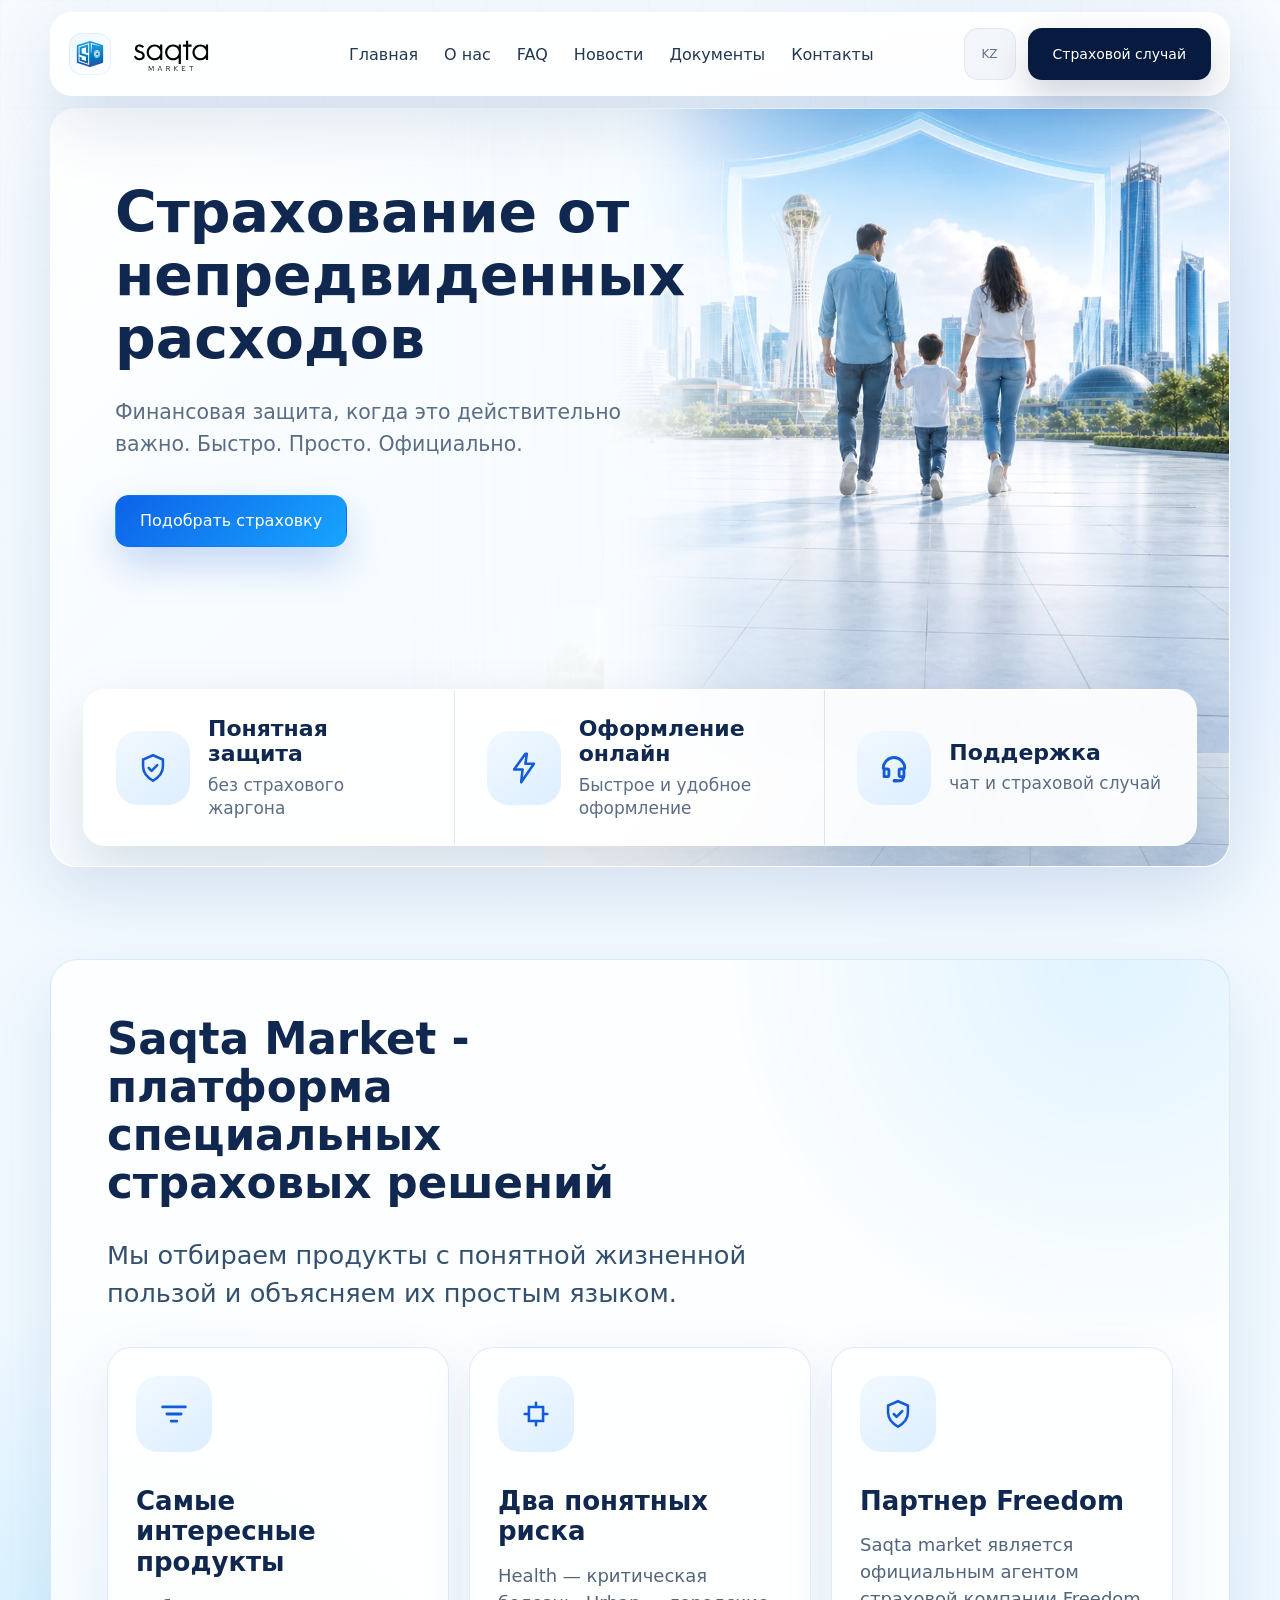
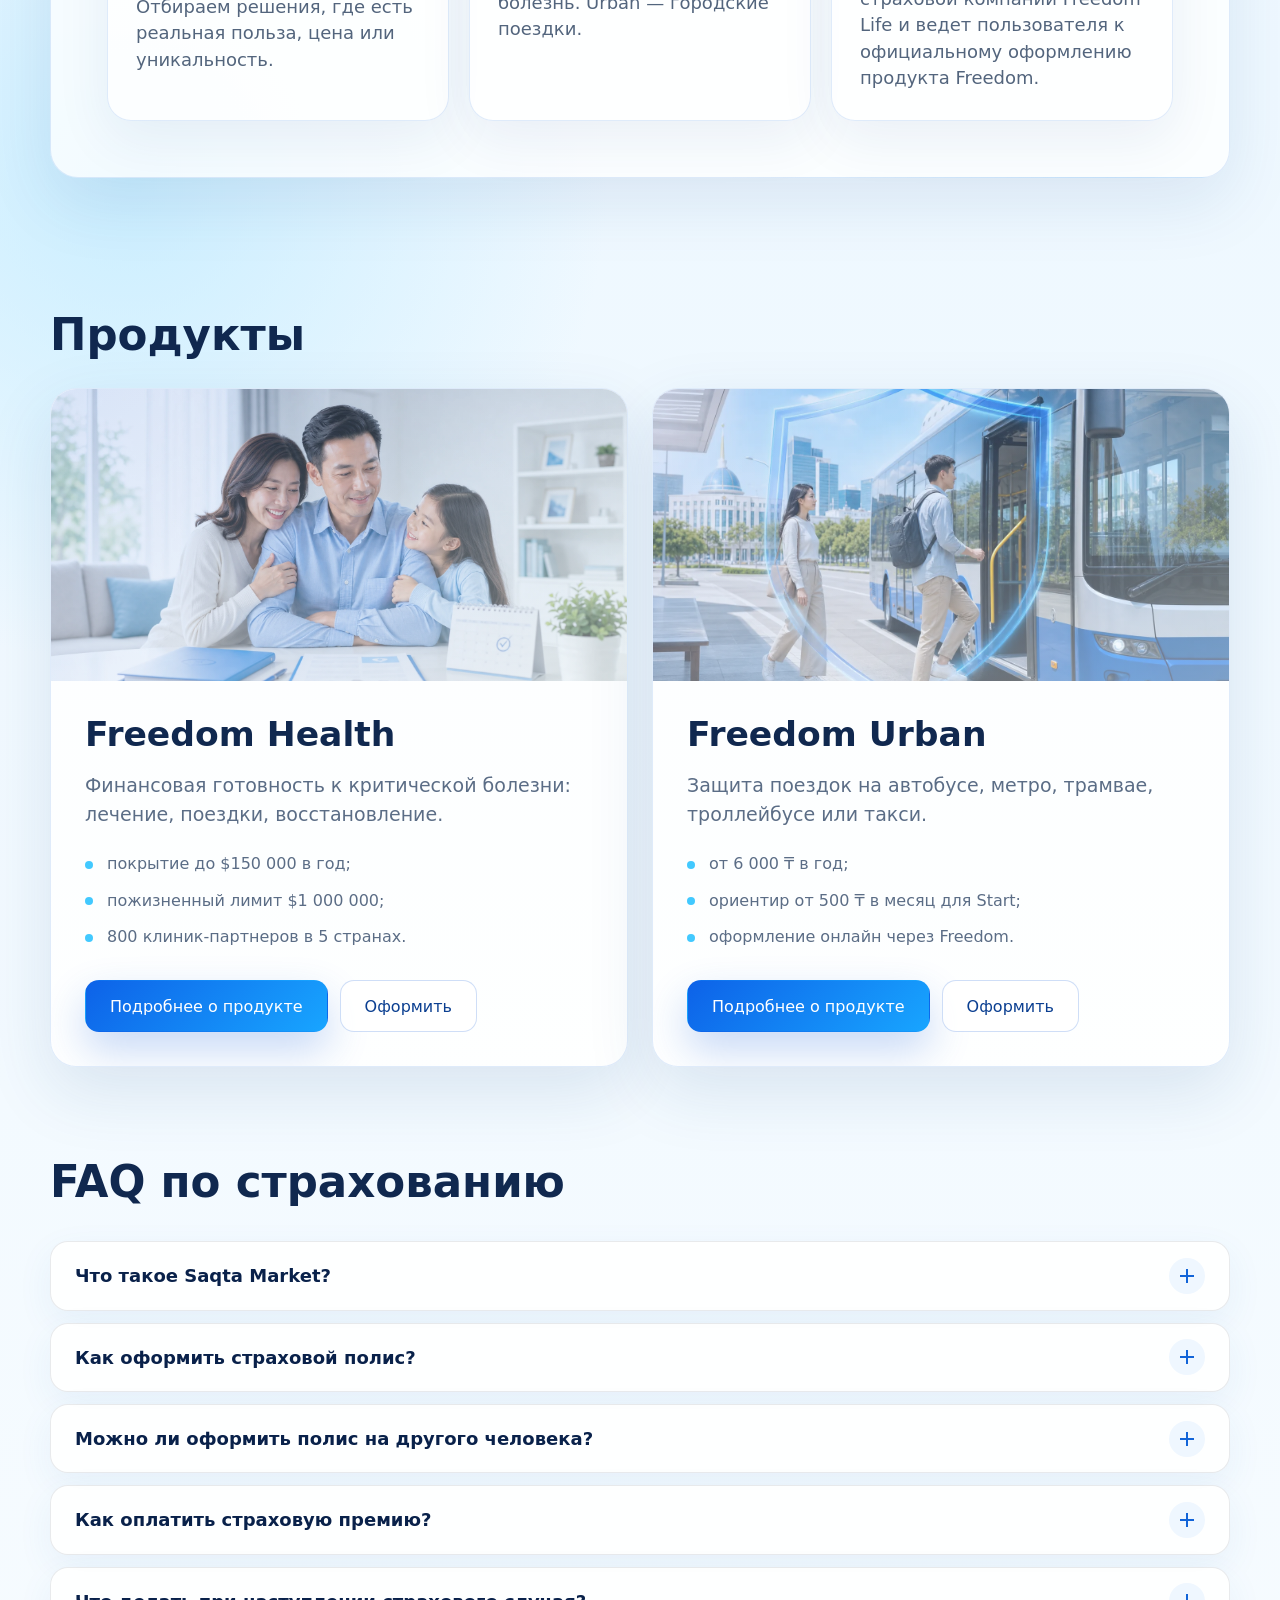
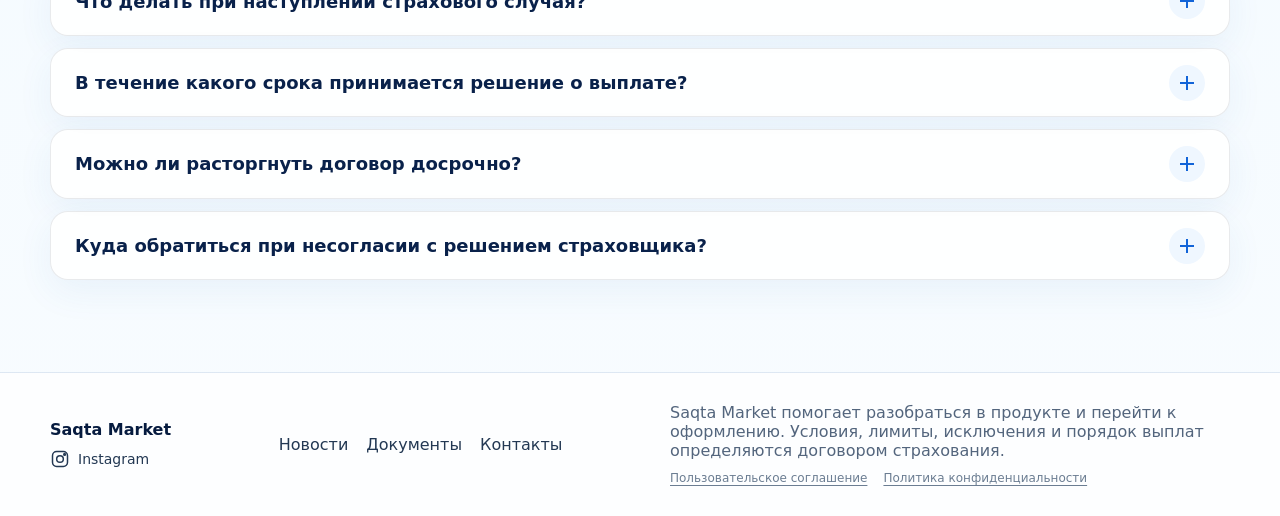
==== index.html @ 659d8fcc "new beautifications" ====
<!doctype html>
<html lang="ru">
  <head>
    <!-- Google Tag Manager -->
    <script>
      (function (w, d, s, l, i) {
        w[l] = w[l] || [];
        w[l].push({ "gtm.start": new Date().getTime(), event: "gtm.js" });
        var f = d.getElementsByTagName(s)[0],
          j = d.createElement(s),
          dl = l != "dataLayer" ? "&l=" + l : "";
        j.async = true;
        j.src = "https://www.googletagmanager.com/gtm.js?id=" + i + dl;
        f.parentNode.insertBefore(j, f);
      })(window, document, "script", "dataLayer", "GTM-NXD5B2FM");
    </script>
    <!-- End Google Tag Manager -->
    <meta charset="utf-8" />
    <meta name="viewport" content="width=device-width, initial-scale=1" />
    <title>Saqta Market | Специальные страховые продукты</title>
    <meta
      name="description"
      content="Saqta Market помогает выбрать и оформить специальные страховые продукты Freedom: Health и Urban."
    />
    <link rel="icon" href="./assets/favicon.svg" type="image/svg+xml" />
    <link rel="icon" href="./assets/favicon.ico" sizes="any" />
    <link rel="apple-touch-icon" href="./assets/apple-touch-icon.png" />
    <link rel="preload" as="image" href="./assets/home-v2-hero-extended.webp" type="image/webp" />
    <link rel="stylesheet" href="./claim.css?v=20260622-lang2" />
    <style>
      :root {
        --blue-950: #061b3f;
        --blue-800: #0b3f91;
        --blue-700: #135bd8;
        --blue-500: #1e7bff;
        --blue-200: #cfe7ff;
        --blue-100: #eaf6ff;
        --cyan-100: #e9fbff;
        --ink: #081a35;
        --muted: #5b6d86;
        --line: rgba(28, 91, 167, 0.14);
        --card: rgba(255, 255, 255, 0.86);
        --shadow: 0 24px 70px rgba(22, 70, 135, 0.14);
        --heading-color: #10284f;
        --heading-weight: 650;
        --heading-line: 1.1;
      }

      * {
        box-sizing: border-box;
      }

      body {
        margin: 0;
        background:
          radial-gradient(circle at 78% 12%, rgba(69, 144, 255, 0.18), transparent 32rem),
          radial-gradient(circle at 10% 48%, rgba(181, 232, 255, 0.62), transparent 30rem),
          linear-gradient(180deg, #f7fbff 0%, #eef8ff 45%, #f8fcff 100%);
        color: var(--ink);
        font-family:
          Inter, ui-sans-serif, system-ui, -apple-system, BlinkMacSystemFont, "Segoe UI", sans-serif;
      }

      body::before {
        content: "";
        position: fixed;
        inset: 0;
        z-index: -1;
        background-image:
          linear-gradient(rgba(28, 91, 167, 0.045) 1px, transparent 1px),
          linear-gradient(90deg, rgba(28, 91, 167, 0.045) 1px, transparent 1px);
        background-size: 54px 54px;
        mask-image: linear-gradient(to bottom, rgba(0, 0, 0, 0.38), transparent 78%);
      }

      a {
        color: inherit;
        text-decoration: none;
      }

      p,
      h1,
      h2,
      h3 {
        margin: 0;
      }

      .container {
        width: min(1180px, calc(100% - 40px));
        margin: 0 auto;
      }

      .site-header {
        position: sticky;
        top: 12px;
        left: auto;
        right: auto;
        z-index: 50;
        display: flex;
        justify-content: space-between;
        align-items: center;
        width: min(1180px, calc(100% - 40px));
        margin: 12px auto 0;
        padding: 14px 18px;
        gap: 22px;
        transform: none;
        border: 1px solid rgba(255, 255, 255, 0.78);
        border-radius: 22px;
        background: rgba(255, 255, 255, 0.88);
        box-shadow: var(--shadow);
        backdrop-filter: blur(22px);
      }

      .brand {
        display: inline-flex;
        align-items: center;
        gap: 12px;
        min-width: 190px;
      }

      .brand-mark {
        display: grid;
        place-items: center;
        width: 42px;
        height: 42px;
        overflow: hidden;
        border-radius: 13px;
        background: linear-gradient(145deg, #edf8ff, #ffffff);
        box-shadow: inset 0 0 0 1px rgba(19, 91, 216, 0.08);
        padding: 4px;
      }

      .brand-mark img {
        display: block;
        width: 100%;
        height: 100%;
        object-fit: contain;
      }

      .brand-wordmark {
        display: block;
        width: 96px;
        height: auto;
        object-fit: contain;
        object-position: left center;
      }

      .header-nav {
        display: flex;
        align-items: center;
        justify-content: center;
        gap: 26px;
      }

      .header-nav a {
        color: #233853;
        font-weight: 500;
        letter-spacing: 0;
      }

      .header-nav a:hover {
        color: var(--blue-700);
      }

      .header-actions-main {
        gap: 12px;
      }

      .lang-switch {
        display: inline-flex;
        align-items: center;
        gap: 4px;
        padding: 4px;
        border: 1px solid rgba(8, 26, 53, 0.06);
        border-radius: 14px;
        background: #f2f6fb;
      }

      .lang-switch button {
        display: grid;
        width: 42px;
        height: 42px;
        place-items: center;
        border: 0;
        border-radius: 11px;
        background: transparent;
        color: #5e7190;
        font-weight: 500;
        cursor: pointer;
      }

      .lang-switch button.is-active {
        background: #ffffff;
        color: var(--ink);
        box-shadow: 0 8px 18px rgba(8, 26, 53, 0.08);
      }

      .claim-button,
      .button {
        display: inline-flex;
        align-items: center;
        justify-content: center;
        min-height: 52px;
        padding: 0 24px;
        border: 1px solid transparent;
        border-radius: 14px;
        font-weight: 760;
        text-decoration: none;
        transition:
          transform 180ms ease,
          box-shadow 180ms ease,
          border-color 180ms ease,
          background 180ms ease;
      }

      .claim-button {
        background: var(--blue-950);
        color: #fff;
        font-weight: 500;
        box-shadow: 0 16px 36px rgba(6, 27, 63, 0.18);
      }

      .button:hover,
      .claim-button:hover {
        transform: translateY(-2px);
      }

      .site-header .claim-button:hover {
        background: var(--blue-950);
        color: #ffffff;
      }

      .button-primary {
        background: linear-gradient(135deg, #0d62e8, #18a5ff);
        color: #fff;
        box-shadow: 0 18px 42px rgba(19, 91, 216, 0.24);
      }

      .button-light {
        border-color: rgba(19, 91, 216, 0.2);
        background: rgba(255, 255, 255, 0.78);
        color: var(--blue-800);
      }

      .hero-v2 {
        position: relative;
        width: min(1180px, calc(100% - 40px));
        margin: 12px auto 0;
        overflow: hidden;
        border: 1px solid rgba(255, 255, 255, 0.76);
        border-radius: 26px;
        background: linear-gradient(135deg, rgba(255, 255, 255, 0.96), rgba(234, 247, 255, 0.94));
        box-shadow: var(--shadow);
      }

      .hero-v2::before {
        content: "";
        position: absolute;
        right: 0;
        bottom: 0;
        z-index: 0;
        width: 58%;
        height: 260px;
        pointer-events: none;
        background:
          linear-gradient(90deg, rgba(248, 252, 255, 0), rgba(248, 252, 255, 0.02)),
          image-set(
              url("./assets/home-v2-hero-extended.webp") type("image/webp"),
              url("./assets/home-v2-hero-extended.png") type("image/png")
            )
            right bottom / cover no-repeat;
      }

      .hero-inner {
        position: relative;
        z-index: 1;
        display: grid;
        grid-template-columns: minmax(0, 1fr) minmax(500px, 1fr);
        min-height: 560px;
        padding: clamp(34px, 4.2vw, 52px) clamp(30px, 5vw, 64px) 82px;
        gap: 0;
        align-items: center;
      }

      .hero-inner::before,
      .hero-inner::after {
        content: "";
        position: absolute;
        border-radius: 999px;
        pointer-events: none;
      }

      .hero-inner::before {
        right: 37%;
        bottom: 18%;
        width: 190px;
        height: 190px;
        background: rgba(13, 98, 232, 0.07);
      }

      .hero-inner::after {
        right: 5%;
        top: 18%;
        width: 12px;
        height: 12px;
        background: var(--blue-500);
        box-shadow: 86px 78px 0 rgba(255, 210, 91, 0.24);
      }

      .hero-copy-block {
        position: relative;
        z-index: 2;
        align-self: start;
        min-width: 0;
        padding-top: clamp(10px, 1.6vw, 22px);
      }

      .hero-copy-block h1 {
        max-width: 610px;
        margin: 0;
        color: var(--heading-color);
        font-size: clamp(42px, 4.45vw, 58px);
        font-weight: var(--heading-weight);
        line-height: var(--heading-line);
        letter-spacing: 0;
        overflow-wrap: normal;
      }

      .hero-copy {
        max-width: 560px;
        margin: 28px 0 0;
        color: var(--muted);
        font-size: clamp(18px, 1.6vw, 23px);
        line-height: 1.55;
      }

      .hero-actions {
        display: flex;
        flex-wrap: wrap;
        gap: 14px;
        margin-top: 34px;
      }

      .hero-actions .button {
        font-weight: 500;
      }

      .hero-visual {
        position: relative;
        z-index: 1;
        min-height: 520px;
        align-self: stretch;
      }

      .hero-image {
        position: absolute;
        inset: -54px -92px -72px -36px;
        background:
          linear-gradient(90deg, rgba(248, 252, 255, 0.98) 0%, rgba(248, 252, 255, 0.82) 7%, rgba(248, 252, 255, 0.54) 16%, rgba(248, 252, 255, 0.28) 28%, rgba(248, 252, 255, 0.12) 40%, rgba(248, 252, 255, 0.04) 51%, rgba(248, 252, 255, 0) 62%),
          image-set(
              url("./assets/home-v2-hero-extended.webp") type("image/webp"),
              url("./assets/home-v2-hero-extended.png") type("image/png")
            )
            right center / cover no-repeat;
        filter: saturate(1.04) contrast(1.02);
      }

      .hero-visual::after {
        content: "";
        position: absolute;
        top: -84px;
        bottom: -42px;
        left: -186px;
        z-index: 2;
        width: 260px;
        pointer-events: none;
        background: linear-gradient(90deg, rgba(248, 252, 255, 0.96), rgba(248, 252, 255, 0.72), rgba(248, 252, 255, 0));
        filter: blur(24px);
      }

      .quick-strip {
        position: relative;
        z-index: 4;
        display: grid;
        grid-template-columns: repeat(3, 1fr);
        width: calc(100% - 64px);
        margin: -74px auto 20px;
        overflow: hidden;
        border: 1px solid rgba(255, 255, 255, 0.82);
        border-radius: 22px;
        background: rgba(255, 255, 255, 0.9);
        box-shadow: 0 24px 58px rgba(8, 35, 78, 0.13);
        backdrop-filter: blur(14px);
      }

      .quick-item {
        display: grid;
        grid-template-columns: 74px 1fr;
        gap: 18px;
        min-height: 126px;
        padding: 26px 32px;
        align-items: center;
        border-right: 1px solid var(--line);
      }

      .quick-item:last-child {
        border-right: 0;
      }

      .quick-icon,
      .reason-icon {
        display: grid;
        place-items: center;
        border-radius: 22px;
        background: linear-gradient(145deg, #f2f9ff, #dceeff);
        color: var(--blue-700);
      }

      .quick-icon {
        width: 74px;
        height: 74px;
      }

      .quick-item h3 {
        margin: 0;
        color: var(--heading-color);
        font-size: 22px;
        font-weight: var(--heading-weight);
        line-height: 1.15;
      }

      .quick-item p {
        margin: 7px 0 0;
        color: var(--muted);
        font-size: 17px;
        line-height: 1.35;
      }

      .section {
        padding: 92px 0 0;
      }

      .position-panel {
        padding: clamp(30px, 5vw, 56px);
        border: 1px solid rgba(37, 115, 217, 0.14);
        border-radius: 28px;
        background:
          radial-gradient(circle at 90% 0%, rgba(24, 165, 255, 0.12), transparent 24rem),
          rgba(255, 255, 255, 0.76);
        box-shadow: 0 24px 68px rgba(22, 70, 135, 0.1);
      }

      .intro-grid {
        display: block;
        max-width: 720px;
        margin: 0 0 34px;
        text-align: left;
      }

      .intro-grid h2 {
        max-width: 610px;
        font-size: clamp(34px, 3.4vw, 46px);
        line-height: var(--heading-line);
      }

      .products-title {
        width: 100%;
        margin: 42px 0 28px;
        text-align: left;
      }

      .products-title h2 {
        width: 100%;
        font-size: clamp(34px, 3.4vw, 46px);
        line-height: var(--heading-line);
      }

      h2 {
        margin: 0;
        color: var(--heading-color);
        font-size: clamp(38px, 4.6vw, 68px);
        font-weight: var(--heading-weight);
        line-height: var(--heading-line);
        letter-spacing: 0;
      }

      .intro-copy {
        margin-top: 28px;
        color: #33506f;
        font-size: clamp(20px, 2vw, 27px);
        line-height: 1.5;
      }

      .intro-copy p {
        margin: 0 0 22px;
      }

      .section-heading {
        display: flex;
        justify-content: space-between;
        gap: 28px;
        align-items: end;
        margin-bottom: 34px;
      }

      .section-heading p {
        max-width: 500px;
        margin: 0;
        color: var(--muted);
        font-size: 20px;
        line-height: 1.5;
      }

      .product-grid {
        display: grid;
        grid-template-columns: repeat(2, minmax(0, 1fr));
        gap: 24px;
      }

      .product-card {
        overflow: hidden;
        border: 1px solid rgba(37, 115, 217, 0.14);
        border-radius: 26px;
        background: var(--card);
        box-shadow: 0 24px 68px rgba(22, 70, 135, 0.12);
      }

      .product-media {
        position: relative;
        height: 292px;
        overflow: hidden;
        background: #dff1ff;
      }

      .product-media picture,
      .product-media img {
        width: 100%;
        height: 100%;
      }

      .product-media picture {
        display: block;
      }

      .product-media img {
        object-fit: cover;
        display: block;
      }

      .product-media::after {
        content: "";
        position: absolute;
        inset: 0;
        background:
          linear-gradient(180deg, rgba(255, 255, 255, 0.02), rgba(255, 255, 255, 0.24)),
          linear-gradient(135deg, rgba(19, 91, 216, 0.16), rgba(233, 251, 255, 0.36));
      }

      .product-content {
        padding: 34px;
      }

      .product-content h3 {
        margin: 0;
        color: var(--heading-color);
        font-size: clamp(28px, 2.7vw, 36px);
        font-weight: var(--heading-weight);
        line-height: var(--heading-line);
      }

      .product-content p {
        margin: 18px 0 22px;
        color: var(--muted);
        font-size: 19px;
        font-weight: 400;
        line-height: 1.55;
      }

      .product-content ul {
        display: grid;
        gap: 12px;
        margin: 0;
        padding: 0;
        list-style: none;
        color: var(--muted);
        font-size: 16px;
        font-weight: 400;
        line-height: 1.55;
      }

      .product-content li {
        position: relative;
        padding-left: 22px;
      }

      .product-content li::before {
        content: "";
        position: absolute;
        left: 0;
        top: 0.55em;
        width: 8px;
        height: 8px;
        border-radius: 50%;
        background: #42c9ff;
      }

      .product-actions {
        display: flex;
        flex-wrap: wrap;
        gap: 12px;
        margin-top: 30px;
      }

      .product-actions .button {
        font-weight: 500;
      }

      .reason-grid {
        display: grid;
        grid-template-columns: repeat(3, minmax(0, 1fr));
        gap: 20px;
        margin-bottom: 0;
      }

      .reason-item {
        min-height: 270px;
        padding: 28px;
        border: 1px solid rgba(37, 115, 217, 0.14);
        border-radius: 24px;
        background: rgba(255, 255, 255, 0.72);
        box-shadow: 0 18px 54px rgba(22, 70, 135, 0.08);
      }

      .reason-icon {
        width: 76px;
        height: 76px;
        margin-bottom: 34px;
      }

      .reason-item h3 {
        margin: 0;
        color: var(--heading-color);
        font-size: 26px;
        font-weight: var(--heading-weight);
        line-height: 1.18;
      }

      .reason-item p {
        margin: 16px 0 0;
        color: #53657d;
        font-size: 18px;
        line-height: 1.48;
      }

      .faq-section {
        padding: 92px 0;
      }

      .faq-section .section-heading {
        display: block;
      }

      .faq-section h2 {
        font-size: clamp(34px, 3.4vw, 46px);
        line-height: var(--heading-line);
      }

      .faq-list {
        display: grid;
        gap: 12px;
      }

      .faq-item {
        overflow: hidden;
        border: 1px solid rgba(14, 27, 45, 0.09);
        border-radius: 18px;
        background: rgba(255, 255, 255, 0.86);
        box-shadow: 0 12px 36px rgba(36, 107, 191, 0.07);
      }

      .faq-item summary {
        position: relative;
        display: grid;
        width: 100%;
        grid-template-columns: minmax(0, 1fr) 36px;
        align-items: center;
        gap: 16px;
        padding: 22px 24px;
        cursor: pointer;
        color: #09214a;
        font-size: 18px;
        font-weight: 600;
        line-height: 1.3;
        list-style: none;
        text-align: left;
      }

      .faq-item summary::marker {
        content: "";
      }

      .faq-item summary::-webkit-details-marker {
        display: none;
      }

      .faq-item summary::after {
        content: "";
        position: absolute;
        top: 50%;
        right: 24px;
        width: 36px;
        height: 36px;
        border-radius: 50%;
        background: #eff7ff;
        transform: translateY(-50%);
      }

      .faq-item summary::before {
        content: "";
        position: absolute;
        top: 50%;
        right: 35px;
        z-index: 1;
        width: 14px;
        height: 14px;
        transform: translateY(-50%);
        background:
          linear-gradient(#1264d8, #1264d8) center / 14px 2px no-repeat,
          linear-gradient(#1264d8, #1264d8) center / 2px 14px no-repeat;
        pointer-events: none;
      }

      .faq-item[open] summary::before {
        background: linear-gradient(#1264d8, #1264d8) center / 14px 2px no-repeat;
      }

      .faq-item p {
        margin: 0;
        border-top: 1px solid rgba(14, 27, 45, 0.08);
        padding: 20px 24px 24px;
        color: #58708b;
        font-size: 16px;
        line-height: 1.65;
      }

      .site-footer {
        border-top: 1px solid var(--line);
        background: rgba(255, 255, 255, 0.72);
      }

      .footer-layout {
        display: flex;
        justify-content: space-between;
        align-items: center;
        gap: 28px;
        padding: 30px 0;
        color: #53657d;
      }

      .footer-layout strong {
        color: var(--blue-950);
      }

      .footer-brand {
        display: grid;
        gap: 10px;
      }

      .footer-social {
        display: inline-flex;
        align-items: center;
        gap: 8px;
        color: #233853;
        font-size: 14px;
        font-weight: 500;
      }

      .footer-social svg {
        width: 20px;
        height: 20px;
        fill: none;
        stroke: currentColor;
        stroke-width: 1.8;
      }

      .footer-nav {
        display: flex;
        flex-wrap: wrap;
        gap: 18px;
        color: #233853;
        font-weight: 500;
      }

      .footer-nav a:hover {
        color: var(--blue-700);
      }

      .footer-layout > span {
        max-width: 560px;
      }

      .footer-legal {
        display: flex;
        flex-wrap: wrap;
        gap: 10px 16px;
        margin-top: 10px;
        color: #6b7d92;
        font-size: 12px;
        line-height: 1.35;
      }

      .footer-legal a {
        text-decoration: underline;
        text-underline-offset: 3px;
      }

      @media (max-width: 980px) {
        .site-header {
          top: 10px;
          left: auto;
          right: auto;
          width: min(100% - 24px, 760px);
          padding: 10px 12px;
          border-radius: 16px;
          transform: none;
        }

        .brand {
          min-width: 0;
        }

        .brand-wordmark {
          width: 82px;
        }

        .menu-toggle {
          display: inline-flex;
        }

        .header-nav {
          position: absolute;
          left: 12px;
          right: 12px;
          top: calc(100% + 10px);
          display: none;
          padding: 14px;
          border: 1px solid var(--line);
          border-radius: 16px;
          background: rgba(255, 255, 255, 0.96);
          box-shadow: var(--shadow);
        }

        .site-header.is-menu-open .header-nav {
          display: grid;
        }

        .header-actions-main .claim-button {
          display: none;
        }

        .lang-switch button {
          width: 38px;
          height: 38px;
          border-radius: 13px;
        }

        .hero-inner {
          grid-template-columns: 1fr;
        }

        .position-panel {
          padding: 26px;
        }

        .hero-v2::before {
          display: none;
        }

        .hero-inner {
          min-height: auto;
          padding: 24px 28px 76px;
        }

        .hero-visual {
          order: -1;
          min-height: 300px;
          align-self: auto;
        }

        .hero-image {
          inset: 0;
          background:
            linear-gradient(180deg, rgba(248, 252, 255, 0.12), rgba(248, 252, 255, 0.08)),
            image-set(
                url("./assets/home-v2-hero-extended.webp") type("image/webp"),
                url("./assets/home-v2-hero-extended.png") type("image/png")
              )
              70% center / cover no-repeat;
          border-radius: 24px;
        }

        .hero-inner::after {
          display: none;
        }

        .hero-visual::after {
          display: none;
        }

        .quick-strip,
        .product-grid,
        .reason-grid {
          grid-template-columns: 1fr;
        }

        .quick-strip {
          width: calc(100% - 40px);
          margin: -56px auto 20px;
        }

        .quick-item {
          border-right: 0;
          border-bottom: 1px solid var(--line);
        }

        .quick-item:last-child {
          border-bottom: 0;
        }

        .section-heading {
          display: block;
        }

        .section-heading p {
          margin-top: 16px;
        }
      }

      @media (max-width: 640px) {
        .container,
        .hero-v2 {
          width: calc(100% - 24px);
        }

        .hero-copy-block h1 {
          font-size: clamp(31px, 9.1vw, 38px);
          line-height: 1.08;
          overflow-wrap: normal;
        }

        .hero-copy {
          font-size: 18px;
        }

        .hero-actions,
        .product-actions {
          display: grid;
        }

        .quick-item {
          grid-template-columns: 58px 1fr;
          min-height: auto;
          padding: 20px;
        }

        .quick-icon {
          width: 58px;
          height: 58px;
        }

        .section {
          padding-top: 64px;
        }

        h2 {
          font-size: clamp(34px, 10vw, 48px);
        }

        .intro-copy,
        .section-heading p {
          font-size: 18px;
        }

        .product-media {
          height: 220px;
        }

        .product-content {
          padding: 24px;
        }

        .footer-layout {
          display: grid;
        }

        .footer-nav {
          gap: 12px 18px;
        }
      }
    </style>
  </head>
  <body data-product="main">
    <!-- Google Tag Manager (noscript) -->
    <noscript>
      <iframe
        src="https://www.googletagmanager.com/ns.html?id=GTM-NXD5B2FM"
        height="0"
        width="0"
        style="display: none; visibility: hidden"
      ></iframe>
    </noscript>
    <!-- End Google Tag Manager (noscript) -->
    <header class="site-header">
      <a class="brand" href="#top" aria-label="Saqta Market">
        <span class="brand-mark"><img src="./assets/saqta-mark.svg" alt="" /></span>
        <img class="brand-wordmark" src="./assets/saqta-wordmark.svg" alt="Saqta Market" />
      </a>
      <button
        class="menu-toggle"
        type="button"
        data-menu-toggle
        aria-label="Открыть меню"
        aria-expanded="false"
      >
        <span></span>
      </button>
      <nav class="header-nav" aria-label="Основная навигация">
        <a href="#top">Главная</a>
        <a href="#position">О нас</a>
        <a href="#faq">FAQ</a>
        <a href="./news.html">Новости</a>
        <a href="./documents.html">Документы</a>
        <a href="./contact.html">Контакты</a>
        <button
          class="claim-button menu-claim-button"
          type="button"
          data-claim-open
          data-analytics-event="claim_open_click"
          data-analytics-location="mobile_menu"
        >
          Страховой случай
        </button>
      </nav>
      <div class="header-actions-main">
        <div class="lang-switch" aria-label="Выбор языка">
          <button type="button" data-lang="ru">RU</button>
          <button type="button" data-lang="kz">KZ</button>
        </div>
        <button
          class="claim-button"
          type="button"
          data-claim-open
          data-analytics-event="claim_open_click"
          data-analytics-location="header"
        >
          Страховой случай
        </button>
      </div>
    </header>

    <main id="top">
      <section class="hero-v2" aria-labelledby="hero-title">
        <div class="hero-inner">
          <div class="hero-copy-block">
            <h1 id="hero-title">Страхование от непредвиденных расходов</h1>
            <p class="hero-copy">
              Финансовая защита, когда это действительно важно. Быстро. Просто. Официально.
            </p>
            <div class="hero-actions">
              <a class="button button-primary" href="#products">Подобрать страховку</a>
            </div>
          </div>
          <div class="hero-visual" aria-hidden="true">
            <div class="hero-image"></div>
          </div>
        </div>
        <div class="quick-strip" aria-label="Ключевые преимущества">
          <div class="quick-item">
            <div class="quick-icon" aria-hidden="true">
              <svg width="34" height="34" viewBox="0 0 24 24" fill="none">
                <path d="M12 3 5 6v5c0 4.7 3 7.7 7 10 4-2.3 7-5.3 7-10V6l-7-3Z" stroke="currentColor" stroke-width="1.8" />
                <path d="m9 12 2 2 4-4" stroke="currentColor" stroke-width="1.8" stroke-linecap="round" stroke-linejoin="round" />
              </svg>
            </div>
            <div>
              <h3>Понятная защита</h3>
              <p>без страхового жаргона</p>
            </div>
          </div>
          <div class="quick-item">
            <div class="quick-icon" aria-hidden="true">
              <svg width="34" height="34" viewBox="0 0 24 24" fill="none">
                <path d="M13 2 5 13h6l-1 9 9-13h-6l1-7Z" stroke="currentColor" stroke-width="1.8" stroke-linejoin="round" />
              </svg>
            </div>
            <div>
              <h3>Оформление онлайн</h3>
              <p>Быстрое и удобное оформление</p>
            </div>
          </div>
          <div class="quick-item">
            <div class="quick-icon" aria-hidden="true">
              <svg width="34" height="34" viewBox="0 0 24 24" fill="none">
                <path d="M4.4 12.2a7.6 7.6 0 0 1 15.2 0" stroke="currentColor" stroke-width="2" stroke-linecap="round" />
                <path d="M5 12.7h2.2c.7 0 1.2.5 1.2 1.2v3c0 .7-.5 1.2-1.2 1.2H5v-5.4Z" stroke="currentColor" stroke-width="2" stroke-linejoin="round" />
                <path d="M19 12.7h-2.2c-.7 0-1.2.5-1.2 1.2v3c0 .7.5 1.2 1.2 1.2H19v-5.4Z" stroke="currentColor" stroke-width="2" stroke-linejoin="round" />
                <path d="M18.7 17.8v.5c0 1.5-1.2 2.7-2.7 2.7h-2.4" stroke="currentColor" stroke-width="2" stroke-linecap="round" />
                <path d="M12.2 21h1.4" stroke="currentColor" stroke-width="2.4" stroke-linecap="round" />
              </svg>
            </div>
            <div>
              <h3>Поддержка</h3>
              <p>чат и страховой случай</p>
            </div>
          </div>
        </div>
      </section>

      <section class="section" id="position">
        <div class="container">
          <div class="position-panel">
            <div class="intro-grid">
            <h2>Saqta Market - платформа специальных страховых решений</h2>
            <div class="intro-copy">
              <p>Мы отбираем продукты с понятной жизненной пользой и объясняем их простым языком.</p>
            </div>
          </div>
          <div class="reason-grid">
            <div class="reason-item">
              <div class="reason-icon" aria-hidden="true">
                <svg width="34" height="34" viewBox="0 0 24 24" fill="none">
                  <path d="M4 7h16M7 12h10M10 17h4" stroke="currentColor" stroke-width="2" stroke-linecap="round" />
                </svg>
              </div>
              <h3>Самые интересные продукты</h3>
              <p>Отбираем решения, где есть реальная польза, цена или уникальность.</p>
            </div>
            <div class="reason-item">
              <div class="reason-icon" aria-hidden="true">
                <svg width="34" height="34" viewBox="0 0 24 24" fill="none">
                  <path d="M7 7h10v10H7z" stroke="currentColor" stroke-width="1.8" />
                  <path d="M4 12h3M17 12h3M12 4v3M12 17v3" stroke="currentColor" stroke-width="1.8" stroke-linecap="round" />
                </svg>
              </div>
              <h3>Два понятных риска</h3>
              <p>Health — критическая болезнь. Urban — городские поездки.</p>
            </div>
            <div class="reason-item">
              <div class="reason-icon" aria-hidden="true">
                <svg width="34" height="34" viewBox="0 0 24 24" fill="none">
                  <path d="M12 3 5 6v5c0 4.7 3 7.7 7 10 4-2.3 7-5.3 7-10V6l-7-3Z" stroke="currentColor" stroke-width="1.8" />
                  <path d="m9 12 2 2 4-4" stroke="currentColor" stroke-width="1.8" stroke-linecap="round" stroke-linejoin="round" />
                </svg>
              </div>
              <h3>Партнер Freedom</h3>
              <p>Saqta market является официальным агентом страховой компании Freedom Life и ведет пользователя к официальному оформлению продукта Freedom.</p>
            </div>
          </div>
          </div>
        </div>
      </section>

      <section class="section" id="products">
        <div class="container">

          <div class="products-title">
            <h2>Продукты</h2>
          </div>

          <div class="product-grid">
            <article class="product-card">
              <div class="product-media">
                <picture>
                  <source srcset="./assets/health-real-help-family-age10.webp" type="image/webp" />
                  <img
                    src="./assets/health-real-help-family-age10.png"
                    alt="Freedom Health"
                    width="1672"
                    height="941"
                    loading="lazy"
                    decoding="async"
                  />
                </picture>
              </div>
              <div class="product-content">
                <h3>Freedom Health</h3>
                <p>Финансовая готовность к критической болезни: лечение, поездки, восстановление.</p>
                <ul>
                  <li>покрытие до $150 000 в год;</li>
                  <li>пожизненный лимит $1 000 000;</li>
                  <li>800 клиник-партнеров в 5 странах.</li>
                </ul>
                <div class="product-actions">
                  <a
                    class="button button-primary"
                    href="./health.html"
                    data-analytics-event="product_page_click"
                    data-analytics-product="health"
                    data-analytics-location="home_product_card"
                  >
                    Подробнее о продукте
                  </a>
                  <a
                    class="button button-light"
                    href="https://ffin.life/ru/individuals/freedom-health/subscribe-health?source=OHPR"
                    data-analytics-event="health_apply_click"
                    data-analytics-product="health"
                    data-analytics-location="home_product_card"
                  >
                    Оформить
                  </a>
                </div>
              </div>
            </article>

            <article class="product-card">
              <div class="product-media">
                <picture>
                  <source srcset="./assets/home-v2-urban.webp" type="image/webp" />
                  <img
                    src="./assets/home-v2-urban.png"
                    alt="Freedom Urban"
                    width="1448"
                    height="1086"
                    loading="lazy"
                    decoding="async"
                  />
                </picture>
              </div>
              <div class="product-content">
                <h3>Freedom Urban</h3>
                <p>Защита поездок на автобусе, метро, трамвае, троллейбусе или такси.</p>
                <ul>
                  <li>от 6 000 ₸ в год;</li>
                  <li>ориентир от 500 ₸ в месяц для Start;</li>
                  <li>оформление онлайн через Freedom.</li>
                </ul>
                <div class="product-actions">
                  <a
                    class="button button-primary"
                    href="./urban-v2.html"
                    data-analytics-event="product_page_click"
                    data-analytics-product="urban"
                    data-analytics-location="home_product_card"
                  >
                    Подробнее о продукте
                  </a>
                  <a
                    class="button button-light"
                    href="https://ffin.life/ru/individuals/freedom-urban/product?policyType=URS"
                    data-analytics-event="urban_apply_click"
                    data-analytics-product="urban"
                    data-analytics-location="home_product_card"
                  >
                    Оформить
                  </a>
                </div>
              </div>
            </article>
          </div>
        </div>
      </section>

      <section class="faq-section" id="faq">
        <div class="container">
          <div class="section-heading">
            <div>
              <h2>FAQ по страхованию</h2>
            </div>
          </div>
          <div class="faq-list">
            <details class="faq-item">
              <summary>Что такое Saqta Market?</summary>
              <p>
                Saqta Market — это платформа специальных страховых решений. Мы отбираем продукты,
                которые закрывают понятные жизненные риски, объясняем их простым языком и помогаем
                перейти к официальному оформлению онлайн. Сейчас на платформе доступны Freedom Health
                и Freedom Urban.
              </p>
            </details>
            <details class="faq-item">
              <summary>Как оформить страховой полис?</summary>
              <p>
                Полисы оформляются онлайн через официальный сайт страховой компании или сайты
                партнеров. Нужно изучить условия, заполнить электронную форму, оплатить страховую
                премию и получить электронный полис.
              </p>
            </details>
            <details class="faq-item">
              <summary>Можно ли оформить полис на другого человека?</summary>
              <p>
                Да. Страхователь и застрахованный могут быть разными лицами. В таком случае нужно
                согласие застрахованного, а для несовершеннолетнего — согласие законных
                представителей.
              </p>
            </details>
            <details class="faq-item">
              <summary>Как оплатить страховую премию?</summary>
              <p>
                Оплата производится безналичным способом на банковский счет страховщика. Через
                партнерские ресурсы может быть доступна оплата картой или другими платежными
                способами.
              </p>
            </details>
            <details class="faq-item">
              <summary>Что делать при наступлении страхового случая?</summary>
              <p>
                Нужно письменно уведомить страховщика в установленные сроки, получить форму заявления
                и перечень документов, собрать необходимые документы и направить их через личный
                кабинет или другим предусмотренным способом.
              </p>
            </details>
            <details class="faq-item">
              <summary>В течение какого срока принимается решение о выплате?</summary>
              <p>
                После получения полного комплекта документов страховщик принимает решение о выплате
                или отказе в течение 10 рабочих дней. Выплата производится в течение 5 рабочих дней с
                даты принятия решения.
              </p>
            </details>
            <details class="faq-item">
              <summary>Можно ли расторгнуть договор досрочно?</summary>
              <p>
                Да. При отказе от договора в течение 14 календарных дней премия возвращается за
                вычетом пропорциональной части за прошедшее время и расходов на расторжение, но не
                более 10% от премии.
              </p>
            </details>
            <details class="faq-item">
              <summary>Куда обратиться при несогласии с решением страховщика?</summary>
              <p>
                Споры решаются путем переговоров. Если договориться не удалось, можно обратиться к
                страховому омбудсмену в порядке, предусмотренном законодательством РК, либо в суд.
              </p>
            </details>
          </div>
        </div>
      </section>
    </main>

    <footer class="site-footer">
      <div class="container footer-layout">
        <div class="footer-brand">
          <strong>Saqta Market</strong>
          <a
            class="footer-social"
            href="https://www.instagram.com/saqta_market.kz/"
            target="_blank"
            rel="noopener"
            aria-label="Instagram Saqta Market"
          >
            <svg viewBox="0 0 24 24" aria-hidden="true">
              <rect x="3" y="3" width="18" height="18" rx="5" />
              <circle cx="12" cy="12" r="4" />
              <circle cx="17.5" cy="6.5" r="1" />
            </svg>
            <span>Instagram</span>
          </a>
        </div>
        <nav class="footer-nav" aria-label="Дополнительная навигация">
          <a href="./news.html">Новости</a>
          <a href="./documents.html">Документы</a>
          <a href="./contact.html">Контакты</a>
        </nav>
        <span>
          Saqta Market помогает разобраться в продукте и перейти к оформлению. Условия, лимиты,
          исключения и порядок выплат определяются договором страхования.
          <small class="footer-legal">
            <a href="./assets/documents/user-agreement.pdf" target="_blank" rel="noopener">Пользовательское соглашение</a>
            <a href="./assets/documents/confidentiality-policy.pdf" target="_blank" rel="noopener">Политика конфиденциальности</a>
          </small>
        </span>
      </div>
    </footer>

    <div
      class="claim-modal"
      data-claim-modal
      aria-hidden="true"
      role="dialog"
      aria-modal="true"
      aria-labelledby="claimTitle"
    >
      <div class="claim-dialog">
        <button class="claim-close" type="button" data-claim-close aria-label="Закрыть">×</button>
        <p class="claim-kicker">Страховой случай</p>
        <h2 id="claimTitle">Контакт-центр Freedom Life</h2>
        <a
          class="claim-call"
          href="tel:7775"
          data-analytics-event="claim_phone_click"
          data-analytics-product="main"
          data-analytics-location="claim_modal"
        >
          7775
        </a>
        <p class="claim-note">С любого номера в Казахстане бесплатно.</p>
      </div>
    </div>

    <script src="./script.js" defer></script>
    <script src="./i18n.js?v=20260723-docs-kid-kz1" defer></script>
    <script src="./analytics.js?v=20260625-gtm1" defer></script>
    <script src="./claim.js?v=20260622-i18n" defer></script>
    <script
      src="https://cdn.pulse.is/livechat/loader.js"
      data-live-chat-id="6a3195933203985e2509274f"
      async
    ></script>
  </body>
</html>
---- claim.css ----
.header-actions-main {
  display: inline-flex;
  justify-self: end;
  align-items: center;
  gap: 10px;
}

.lang-switch {
  display: inline-flex;
  align-items: center;
  border: 1px solid rgba(16, 32, 51, 0.12);
  border-radius: 10px;
  background: rgba(255, 255, 255, 0.72);
  padding: 3px;
}

.lang-switch button {
  min-width: 34px;
  height: 30px;
  border: 0;
  border-radius: 8px;
  background: #102033;
  color: #fff;
  cursor: pointer;
  font: inherit;
  font-size: 12px;
  font-weight: 900;
  padding: 0 8px;
}

.lang-switch button.is-active {
  display: none;
}

.menu-toggle {
  display: none;
  width: 38px;
  height: 38px;
  align-items: center;
  justify-content: center;
  border: 1px solid rgba(16, 32, 51, 0.14);
  border-radius: 10px;
  background: rgba(255, 255, 255, 0.76);
  cursor: pointer;
  padding: 0;
}

.menu-toggle span,
.menu-toggle span::before,
.menu-toggle span::after {
  display: block;
  width: 18px;
  height: 2px;
  border-radius: 999px;
  background: #102033;
  content: "";
}

.menu-toggle span {
  position: relative;
}

.menu-toggle span::before,
.menu-toggle span::after {
  position: absolute;
  left: 0;
}

.menu-toggle span::before {
  top: -6px;
}

.menu-toggle span::after {
  top: 6px;
}

.site-header.is-menu-open .menu-toggle span {
  background: transparent;
}

.site-header.is-menu-open .menu-toggle span::before {
  top: 0;
  transform: rotate(45deg);
}

.site-header.is-menu-open .menu-toggle span::after {
  top: 0;
  transform: rotate(-45deg);
}

.story-nav {
  display: none;
}

.menu-claim-button {
  display: none;
}

.claim-button {
  display: inline-flex;
  min-height: 38px;
  align-items: center;
  justify-content: center;
  border: 1px solid rgba(16, 32, 51, 0.14);
  border-radius: 10px;
  background: rgba(255, 255, 255, 0.72);
  color: #102033;
  cursor: pointer;
  font: inherit;
  font-size: 14px;
  font-weight: 850;
  padding: 9px 14px;
  white-space: nowrap;
}

.claim-button:hover {
  background: #fff;
}

.header-nav .menu-claim-button {
  display: none;
}

.claim-modal {
  position: fixed;
  z-index: 100;
  inset: 0;
  display: none;
  align-items: center;
  justify-content: center;
  background: rgba(8, 21, 38, 0.42);
  backdrop-filter: blur(8px);
  padding: 20px;
}

.claim-modal.is-open {
  display: flex;
}

.claim-dialog {
  position: relative;
  width: min(478px, 100%);
  border-radius: 16px;
  background: #fff;
  box-shadow: 0 26px 90px rgba(7, 21, 42, 0.26);
  padding: 28px;
}

.claim-close {
  position: absolute;
  top: 14px;
  right: 14px;
  display: grid;
  width: 34px;
  height: 34px;
  place-items: center;
  border: 0;
  border-radius: 999px;
  background: #f1f5f9;
  color: #102033;
  cursor: pointer;
  font-size: 24px;
  line-height: 1;
}

.claim-kicker {
  margin: 0;
  color: #08745e;
  font-size: 13px;
  font-weight: 900;
  letter-spacing: 0;
  text-transform: uppercase;
}

.claim-dialog h2 {
  margin: 18px 44px 0 0;
  color: #102033;
  font-size: clamp(30px, 5vw, 44px);
  line-height: 1.02;
}

.claim-call {
  display: inline-flex;
  width: 100%;
  min-height: 58px;
  align-items: center;
  justify-content: center;
  margin-top: 28px;
  border-radius: 12px;
  background: #145cff;
  color: #fff;
  font-size: 22px;
  font-weight: 950;
  text-decoration: none;
}

.claim-note {
  margin: 14px 0 0;
  color: #5b7085;
  font-size: 15px;
  line-height: 1.45;
  text-align: center;
}

body.claim-lock {
  overflow: hidden;
}

@media (max-width: 980px) {
  .menu-toggle {
    display: inline-flex;
    flex: 0 0 auto;
  }

  .site-header .header-nav {
    display: none;
  }

  .site-header.is-menu-open .header-nav {
    position: fixed;
    z-index: 80;
    top: 62px;
    left: 10px;
    right: 10px;
    display: flex;
    flex-direction: column;
    gap: 4px;
    max-height: calc(100dvh - 84px);
    overflow-y: auto;
    border: 1px solid rgba(16, 32, 51, 0.12);
    border-radius: 14px;
    background: rgba(255, 255, 255, 0.96);
    box-shadow: 0 20px 54px rgba(16, 32, 51, 0.16);
    backdrop-filter: blur(18px);
    padding: 8px;
  }

  .site-header.is-menu-open .header-nav a {
    display: flex;
    min-height: 42px;
    align-items: center;
    border-radius: 10px;
    color: #102033;
    font-size: 15px;
    font-weight: 850;
    padding: 10px 12px;
  }

  .site-header.is-menu-open .header-nav .menu-claim-button {
    position: static;
    display: flex;
    width: 100%;
    min-height: 44px;
    margin-top: 4px;
    border: 0;
    background: #102033;
    color: #fff;
    box-shadow: none;
  }

  .site-header.is-menu-open .header-nav a:hover {
    background: #f1f5f9;
  }

  .header-actions-main .claim-button,
  .header-actions .claim-button {
    display: none;
  }

  .header-actions-main,
  .header-actions {
    display: flex;
    margin-left: auto;
  }

  .header-actions .lang-switch {
    flex: 0 0 auto;
    border-radius: 9px;
    padding: 2px;
  }

  .header-actions .lang-switch button {
    min-width: 28px;
    height: 28px;
    border-radius: 7px;
    font-size: 11px;
    padding: 0 6px;
  }

  .product-page .header-actions {
    margin-right: 4px;
  }

  .product-page .header-actions .lang-switch {
    padding: 2px;
  }

  .product-page .header-actions .lang-switch button {
    min-width: 32px;
    padding: 0 8px;
  }

  .header-actions .header-docs,
  .header-actions .header-cta {
    display: none;
  }

  .header-actions-main .header-action {
    display: none;
  }
}

@media (max-width: 620px) {
  .claim-dialog {
    padding: 22px;
  }

  .lang-switch {
    margin-left: auto;
  }

  .lang-switch button {
    min-width: 31px;
    height: 28px;
    font-size: 11px;
    padding: 0 7px;
  }

  .site-header.is-menu-open .header-nav {
    top: 58px;
  }

  .site-header.is-menu-open .header-nav .menu-claim-button {
    max-width: none;
    font-size: 14px;
    padding: 10px 12px;
  }
}
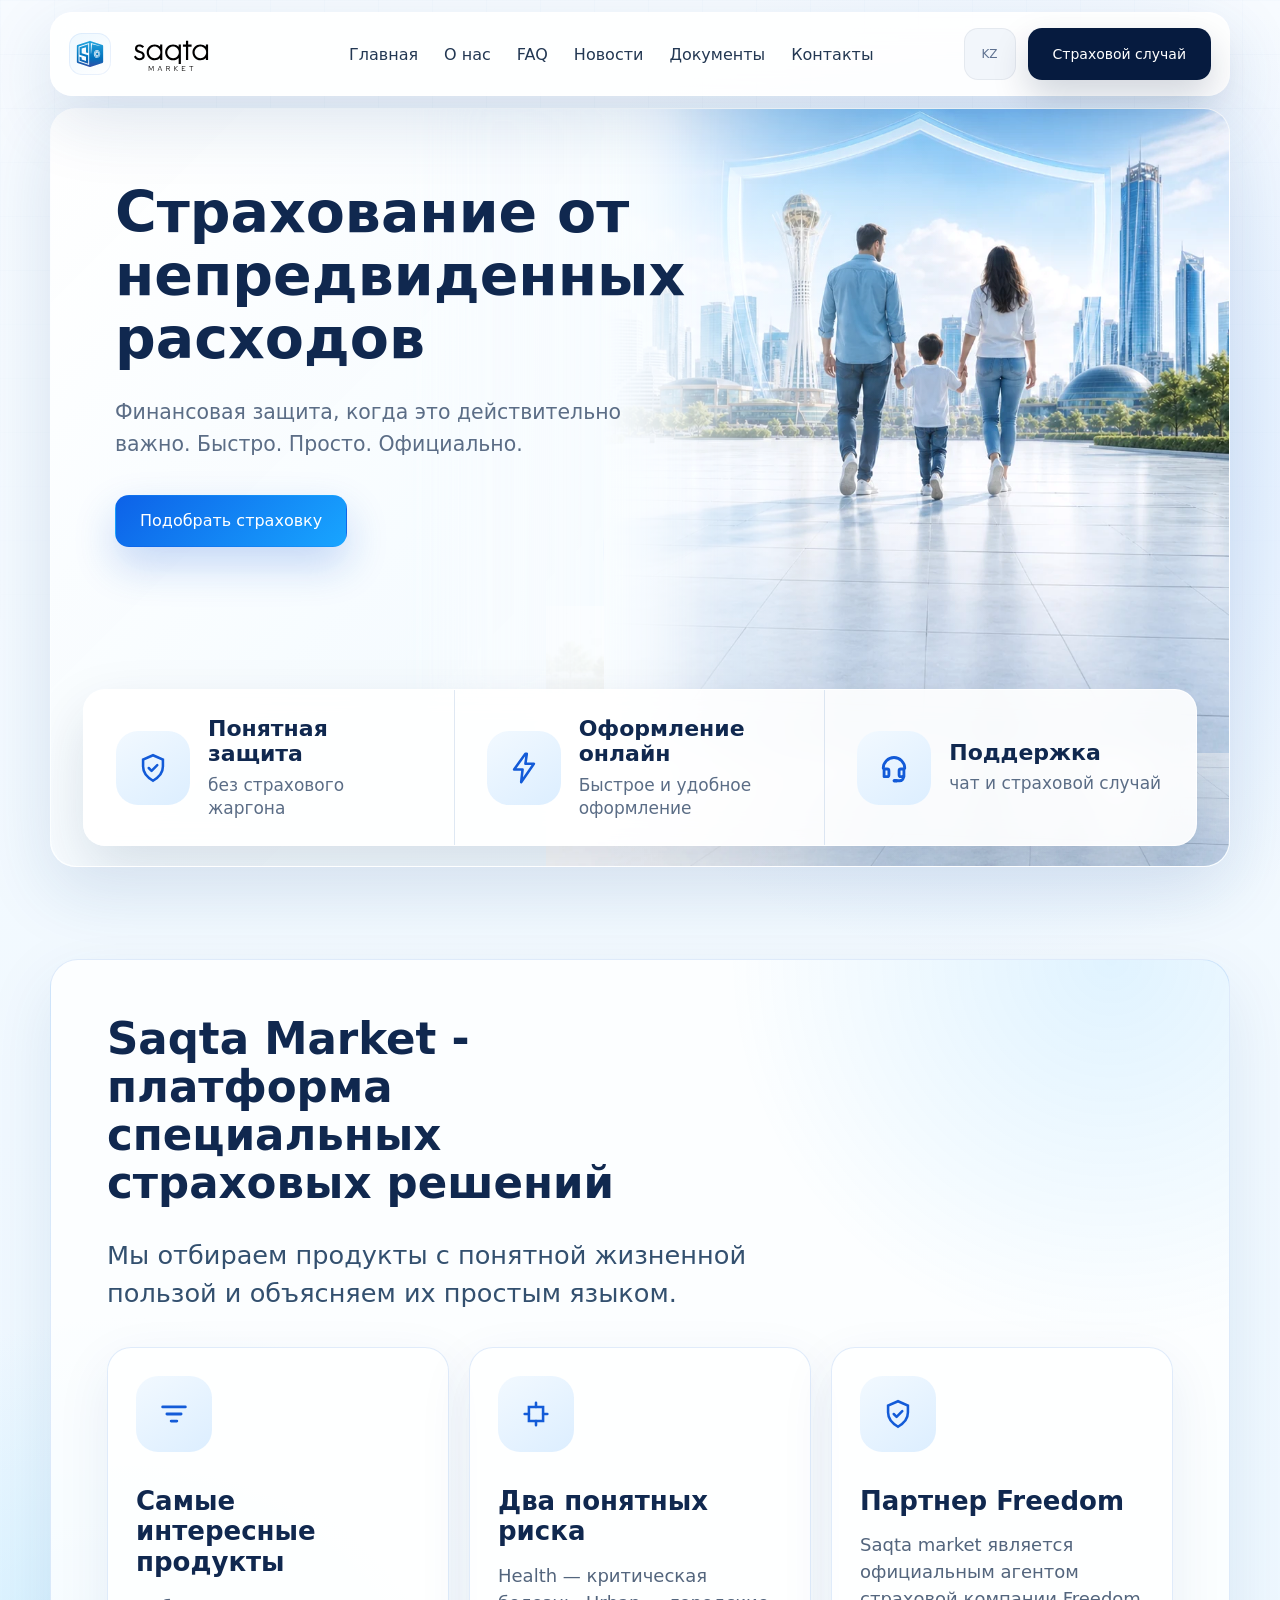
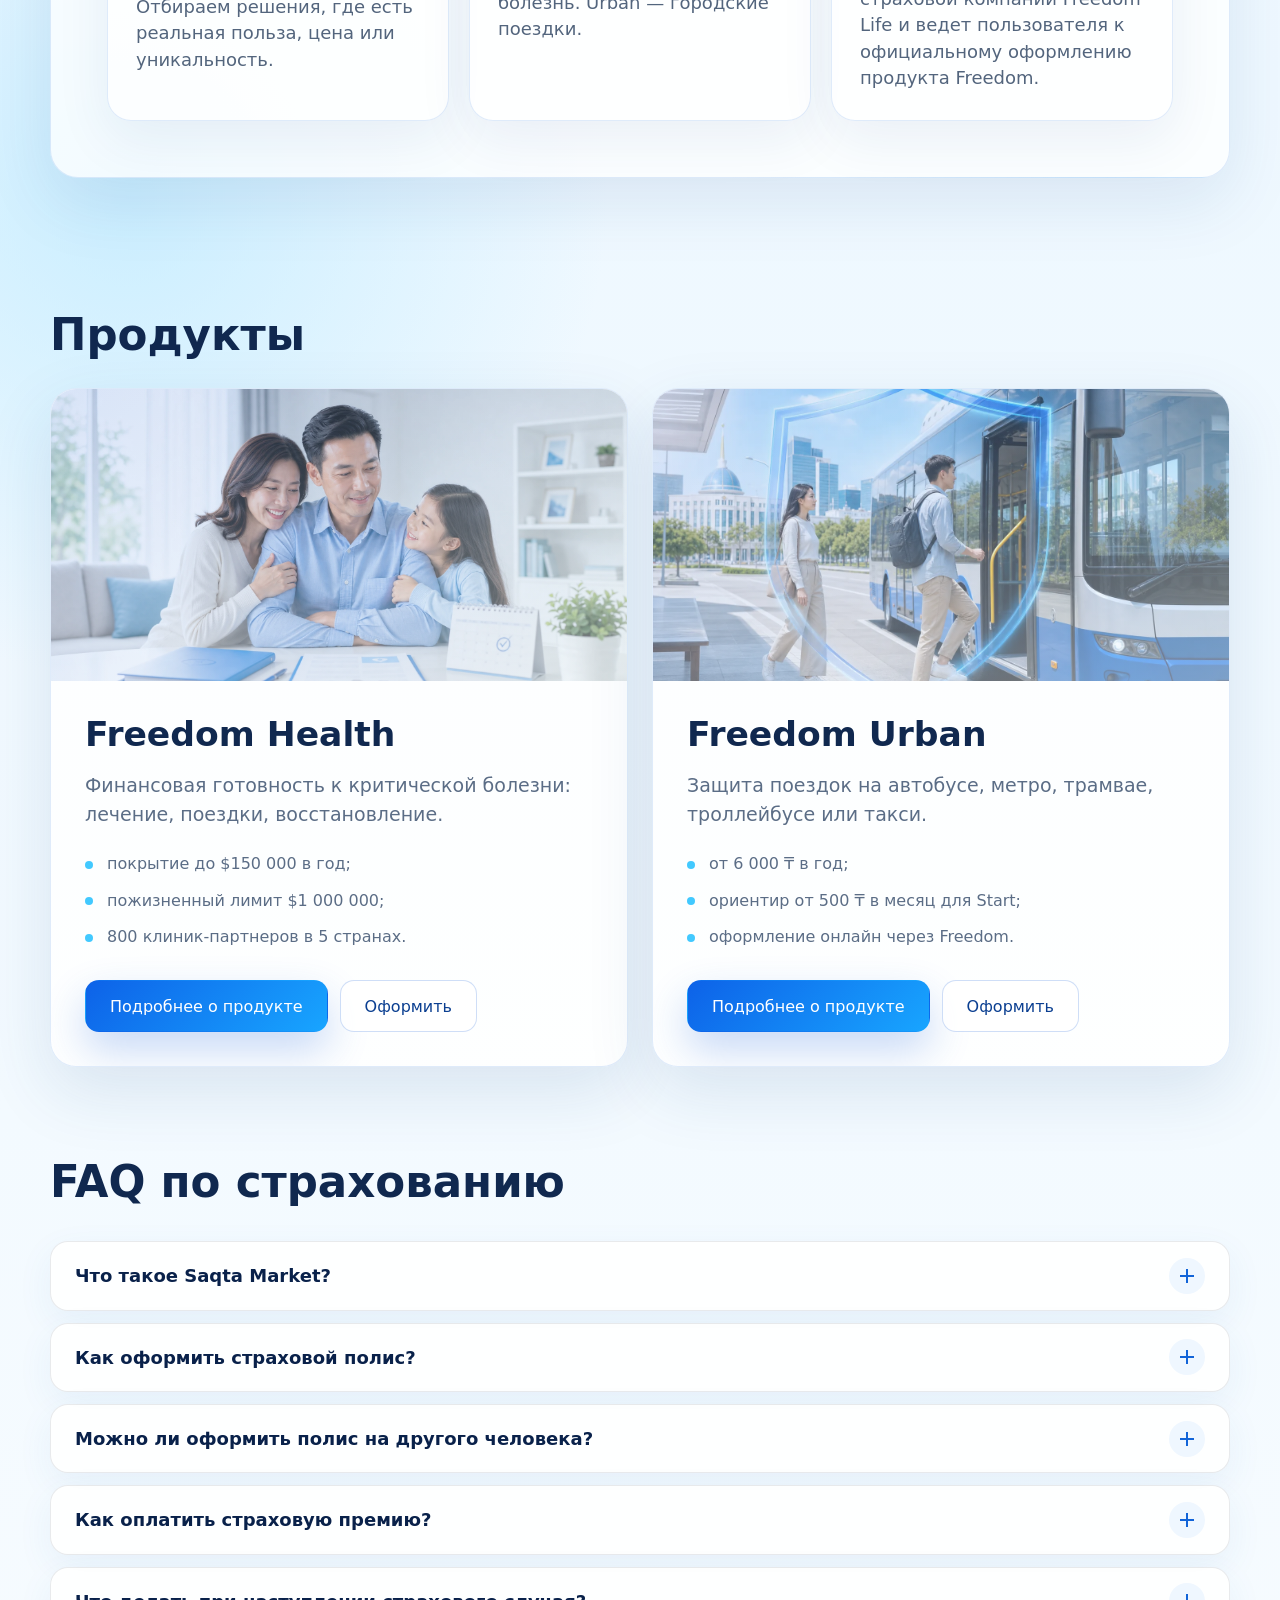
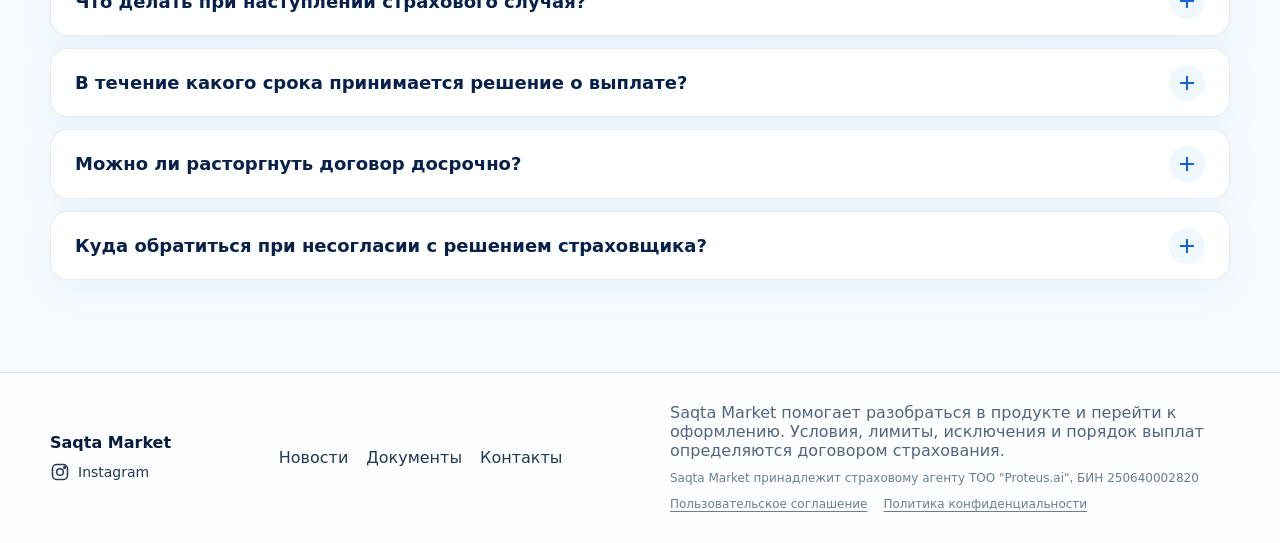
==== commit b2ff3440: "legal status" ====
--- a/index.html
+++ b/index.html
@@ -998,6 +998,37 @@
         }
       }
     </style>
+    <!-- Meta Pixel Code -->
+    <script>
+      !(function (f, b, e, v, n, t, s) {
+        if (f.fbq) return;
+        n = f.fbq = function () {
+          n.callMethod ? n.callMethod.apply(n, arguments) : n.queue.push(arguments);
+        };
+        if (!f._fbq) f._fbq = n;
+        n.push = n;
+        n.loaded = !0;
+        n.version = "2.0";
+        n.queue = [];
+        t = b.createElement(e);
+        t.async = !0;
+        t.src = v;
+        s = b.getElementsByTagName(e)[0];
+        s.parentNode.insertBefore(t, s);
+      })(window, document, "script", "https://connect.facebook.net/en_US/fbevents.js");
+      fbq("init", "1537330634792279");
+      fbq("track", "PageView");
+    </script>
+    <noscript>
+      <img
+        height="1"
+        width="1"
+        style="display: none"
+        src="https://www.facebook.com/tr?id=1537330634792279&ev=PageView&noscript=1"
+        alt=""
+      />
+    </noscript>
+    <!-- End Meta Pixel Code -->
   </head>
   <body data-product="main">
     <!-- Google Tag Manager (noscript) -->
@@ -1366,6 +1397,7 @@
           Saqta Market помогает разобраться в продукте и перейти к оформлению. Условия, лимиты,
           исключения и порядок выплат определяются договором страхования.
           <small class="footer-legal">
+            <span>Saqta Market принадлежит страховому агенту ТОО "Proteus.ai", БИН 250640002820</span>
             <a href="./assets/documents/user-agreement.pdf" target="_blank" rel="noopener">Пользовательское соглашение</a>
             <a href="./assets/documents/confidentiality-policy.pdf" target="_blank" rel="noopener">Политика конфиденциальности</a>
           </small>
@@ -1399,12 +1431,12 @@
     </div>
 
     <script src="./script.js" defer></script>
-    <script src="./i18n.js?v=20260723-docs-kid-kz1" defer></script>
+    <script src="./i18n.js?v=20260724-doc-title1" defer></script>
     <script src="./analytics.js?v=20260625-gtm1" defer></script>
     <script src="./claim.js?v=20260622-i18n" defer></script>
     <script
       src="https://cdn.pulse.is/livechat/loader.js"
-      data-live-chat-id="6a3195933203985e2509274f"
+      data-live-chat-id="69b15ed7c7996d839904998b"
       async
     ></script>
   </body>
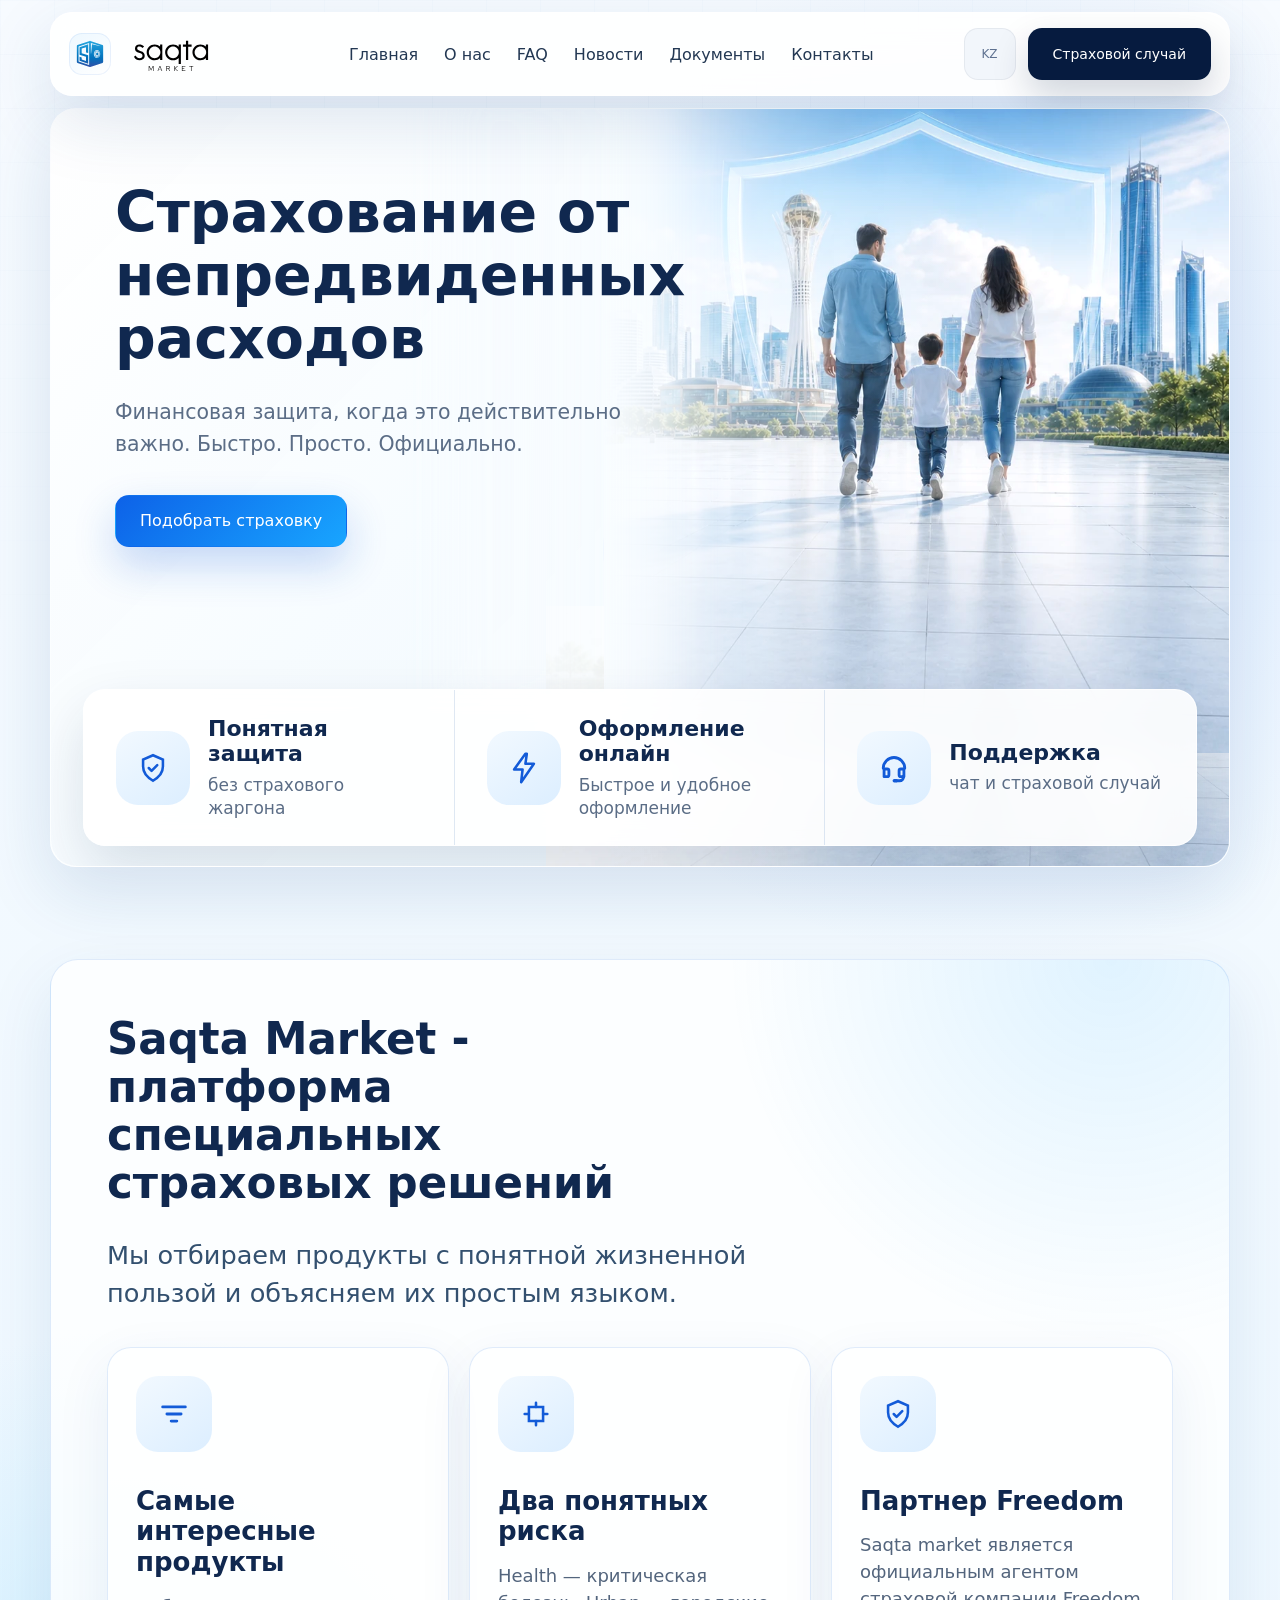
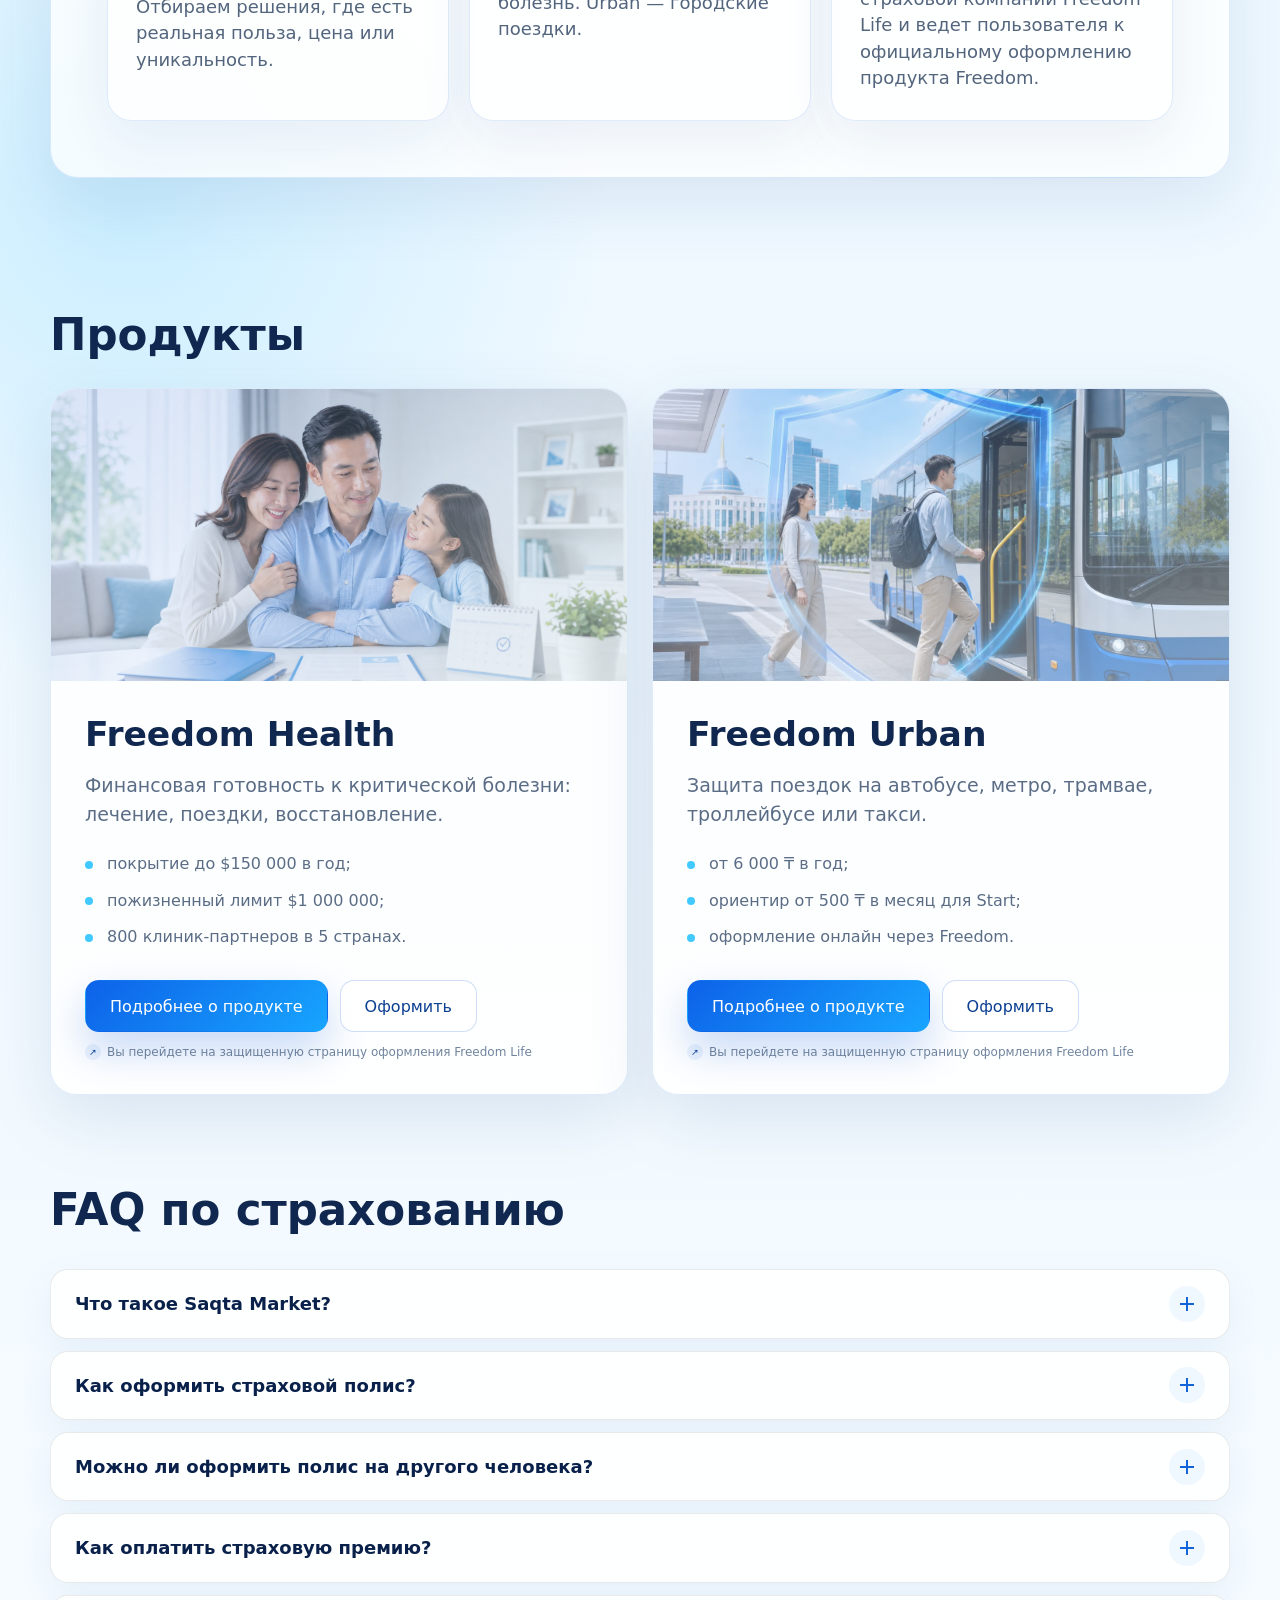
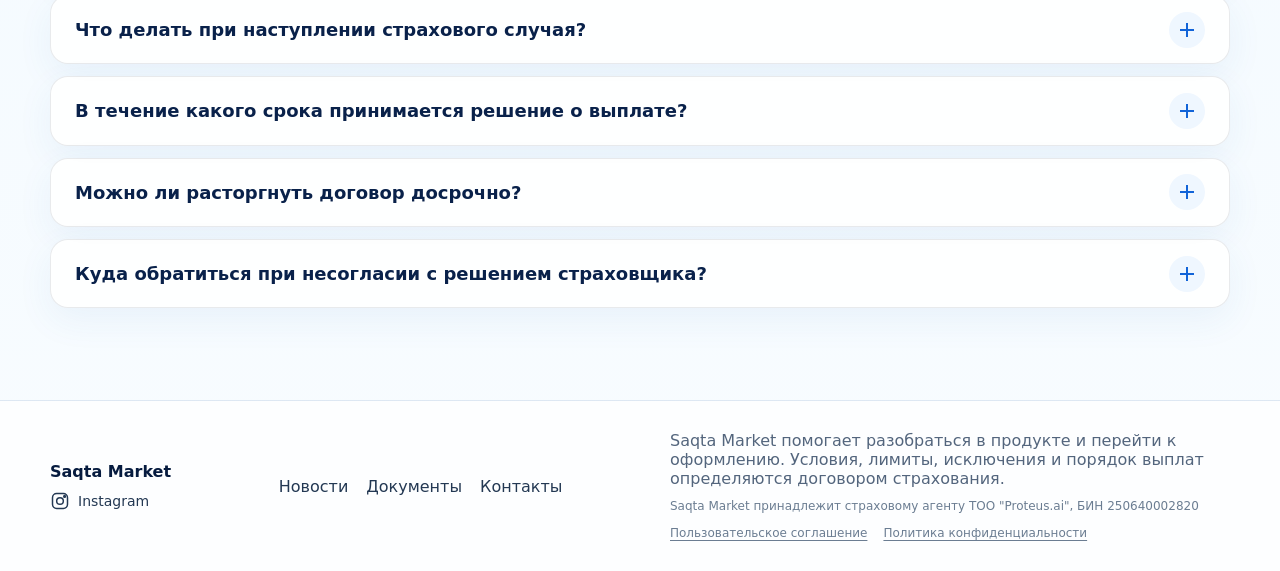
==== commit 381f5b81: "new colour for Health" ====
--- a/index.html
+++ b/index.html
@@ -615,6 +615,30 @@
         font-weight: 500;
       }
 
+      .product-content .product-external-note {
+        display: inline-flex;
+        align-items: center;
+        gap: 6px;
+        margin: 12px 0 0;
+        color: rgba(80, 105, 137, 0.82);
+        font-size: 12px;
+        font-weight: 500;
+        line-height: 1.35;
+      }
+
+      .product-content .product-external-note span {
+        display: inline-flex;
+        width: 16px;
+        height: 16px;
+        align-items: center;
+        justify-content: center;
+        border-radius: 999px;
+        background: rgba(19, 91, 216, 0.08);
+        color: var(--blue-800);
+        font-size: 9px;
+        line-height: 1;
+      }
+
       .reason-grid {
         display: grid;
         grid-template-columns: repeat(3, minmax(0, 1fr));
@@ -1029,6 +1053,7 @@
       />
     </noscript>
     <!-- End Meta Pixel Code -->
+    <meta name="facebook-domain-verification" content="rvhgx6oale5aker4vxsvngs6545m95" />
   </head>
   <body data-product="main">
     <!-- Google Tag Manager (noscript) -->
@@ -1241,6 +1266,10 @@
                     Оформить
                   </a>
                 </div>
+                <p class="product-external-note">
+                  <span aria-hidden="true">↗</span>
+                  Вы перейдете на защищенную страницу оформления Freedom Life
+                </p>
               </div>
             </article>
 
@@ -1286,6 +1315,10 @@
                     Оформить
                   </a>
                 </div>
+                <p class="product-external-note">
+                  <span aria-hidden="true">↗</span>
+                  Вы перейдете на защищенную страницу оформления Freedom Life
+                </p>
               </div>
             </article>
           </div>
@@ -1431,7 +1464,7 @@
     </div>
 
     <script src="./script.js" defer></script>
-    <script src="./i18n.js?v=20260724-doc-title1" defer></script>
+    <script src="./i18n.js?v=20260823-external-apply-note1" defer></script>
     <script src="./analytics.js?v=20260625-gtm1" defer></script>
     <script src="./claim.js?v=20260622-i18n" defer></script>
     <script
